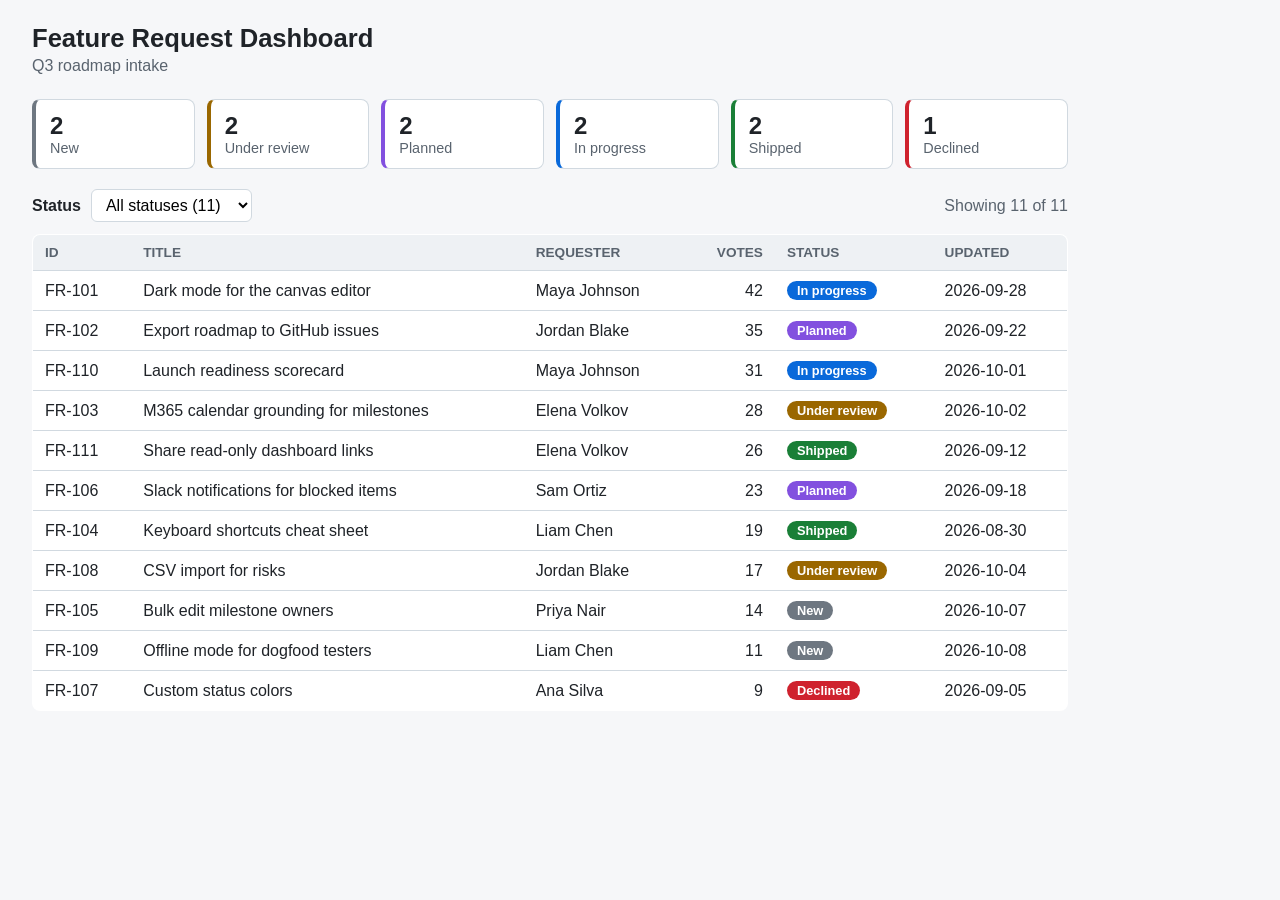
==== index.html @ f6c7e24b "Add static feature request dashboard with status filter Co-authored-by: Copilot App <223556219+Copil" ====
<!DOCTYPE html>
<html lang="en">
<head>
  <meta charset="utf-8">
  <meta name="viewport" content="width=device-width, initial-scale=1">
  <title>Feature Request Dashboard</title>
  <link rel="stylesheet" href="styles.css">
</head>
<body>
  <header>
    <h1>Feature Request Dashboard</h1>
    <p class="subtitle">Q3 roadmap intake</p>
  </header>

  <main>
    <section class="summary" id="summary" aria-label="Requests by status"></section>

    <section class="controls">
      <label for="status-filter">Status</label>
      <select id="status-filter">
        <option value="all">All statuses</option>
      </select>
      <span id="result-count" class="result-count" aria-live="polite"></span>
    </section>

    <table>
      <thead>
        <tr>
          <th scope="col">ID</th>
          <th scope="col">Title</th>
          <th scope="col">Requester</th>
          <th scope="col" class="num">Votes</th>
          <th scope="col">Status</th>
          <th scope="col">Updated</th>
        </tr>
      </thead>
      <tbody id="request-rows"></tbody>
    </table>
    <p id="empty-state" class="empty" hidden>No feature requests match this status.</p>
  </main>

  <script src="data.js"></script>
  <script src="app.js"></script>
</body>
</html>
---- styles.css ----
:root {
  --bg: #f6f7f9;
  --fg: #1f2328;
  --muted: #59636e;
  --border: #d1d9e0;
  --surface: #fff;
  --accent: #0969da;
}

* { box-sizing: border-box; }

body {
  margin: 0;
  font-family: -apple-system, "Segoe UI", Roboto, Helvetica, Arial, sans-serif;
  background: var(--bg);
  color: var(--fg);
}

header { padding: 24px 32px 8px; }
h1 { margin: 0; font-size: 1.6rem; }
.subtitle { margin: 4px 0 0; color: var(--muted); }

main { padding: 16px 32px 32px; max-width: 1100px; }

.summary {
  display: grid;
  grid-template-columns: repeat(auto-fit, minmax(130px, 1fr));
  gap: 12px;
  margin-bottom: 20px;
}

.card {
  display: flex;
  flex-direction: column;
  align-items: flex-start;
  padding: 12px 14px;
  background: var(--surface);
  border: 1px solid var(--border);
  border-left: 4px solid var(--status, var(--border));
  border-radius: 8px;
  cursor: pointer;
  font: inherit;
  color: inherit;
  text-align: left;
}
.card:hover { border-color: var(--accent); }
.card[aria-pressed="true"] { outline: 2px solid var(--accent); }
.card .count { font-size: 1.5rem; font-weight: 600; }
.card .label { color: var(--muted); font-size: 0.9rem; }

.controls {
  display: flex;
  align-items: center;
  gap: 10px;
  margin-bottom: 12px;
}
.controls label { font-weight: 600; }
.controls select {
  padding: 6px 10px;
  border: 1px solid var(--border);
  border-radius: 6px;
  font: inherit;
  background: var(--surface);
}
.result-count { color: var(--muted); margin-left: auto; }

table {
  width: 100%;
  border-collapse: collapse;
  background: var(--surface);
  border: 1px solid var(--border);
  border-radius: 8px;
  overflow: hidden;
}
th, td { padding: 10px 12px; text-align: left; border-bottom: 1px solid var(--border); }
th { background: #eef1f4; font-size: 0.85rem; text-transform: uppercase; color: var(--muted); }
tbody tr:last-child td { border-bottom: none; }
.num { text-align: right; }

.pill {
  display: inline-block;
  padding: 2px 10px;
  border-radius: 999px;
  font-size: 0.8rem;
  font-weight: 600;
  color: #fff;
  background: var(--status, var(--muted));
}

.empty { color: var(--muted); text-align: center; padding: 24px; }

.status-new { --status: #6e7781; }
.status-under-review { --status: #9a6700; }
.status-planned { --status: #8250df; }
.status-in-progress { --status: #0969da; }
.status-shipped { --status: #1a7f37; }
.status-declined { --status: #cf222e; }
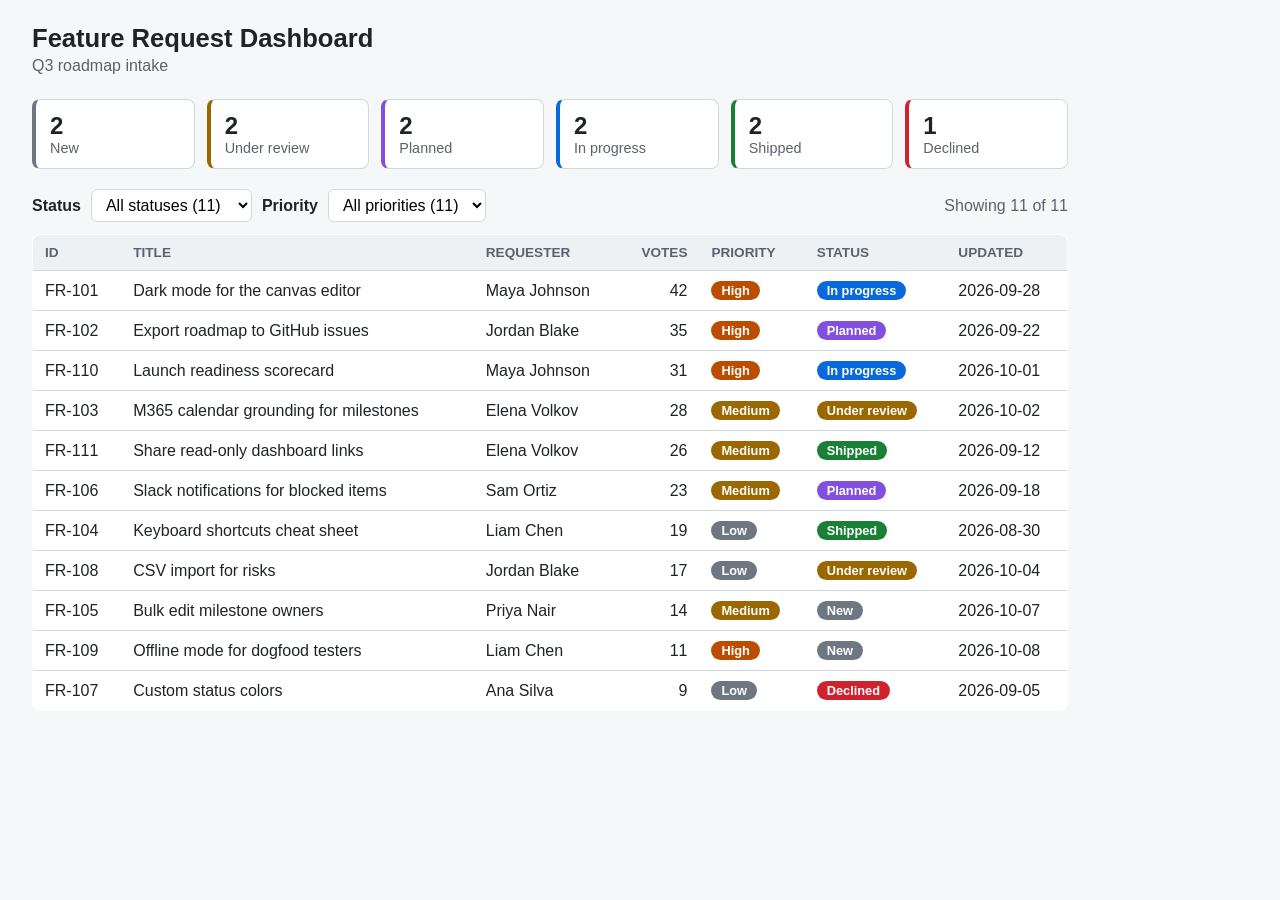
==== commit 1a47a49c: "Add priority filter and preserve it when changing status Co-authored-by: Copilot App <223556219+Copi" ====
--- a/index.html
+++ b/index.html
@@ -17,9 +17,9 @@
 
     <section class="controls">
       <label for="status-filter">Status</label>
-      <select id="status-filter">
-        <option value="all">All statuses</option>
-      </select>
+      <select id="status-filter"></select>
+      <label for="priority-filter">Priority</label>
+      <select id="priority-filter"></select>
       <span id="result-count" class="result-count" aria-live="polite"></span>
     </section>
 
@@ -30,13 +30,14 @@
           <th scope="col">Title</th>
           <th scope="col">Requester</th>
           <th scope="col" class="num">Votes</th>
+          <th scope="col">Priority</th>
           <th scope="col">Status</th>
           <th scope="col">Updated</th>
         </tr>
       </thead>
       <tbody id="request-rows"></tbody>
     </table>
-    <p id="empty-state" class="empty" hidden>No feature requests match this status.</p>
+    <p id="empty-state" class="empty" hidden>No feature requests match these filters.</p>
   </main>
 
   <script src="data.js"></script>
--- a/styles.css
+++ b/styles.css
@@ -95,3 +95,7 @@
 .status-in-progress { --status: #0969da; }
 .status-shipped { --status: #1a7f37; }
 .status-declined { --status: #cf222e; }
+
+.priority-high { --status: #bc4c00; }
+.priority-medium { --status: #9a6700; }
+.priority-low { --status: #6e7781; }
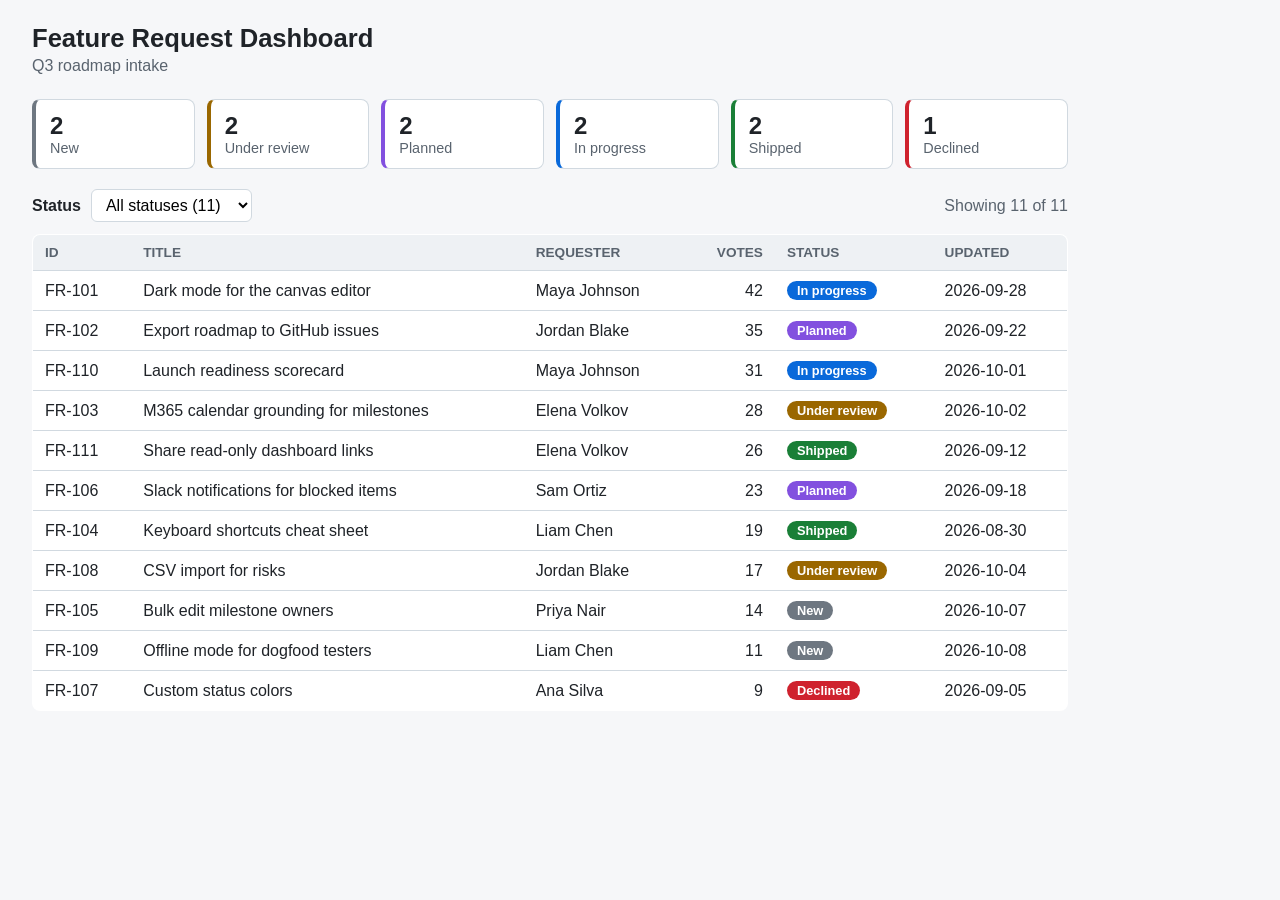
==== commit b785f641: "Add static feature request dashboard Co-authored-by: Copilot App <223556219+Copilot@users.noreply.gi" ====
--- a/index.html
+++ b/index.html
@@ -17,9 +17,9 @@
 
     <section class="controls">
       <label for="status-filter">Status</label>
-      <select id="status-filter"></select>
-      <label for="priority-filter">Priority</label>
-      <select id="priority-filter"></select>
+      <select id="status-filter">
+        <option value="all">All statuses</option>
+      </select>
       <span id="result-count" class="result-count" aria-live="polite"></span>
     </section>
 
@@ -30,14 +30,13 @@
           <th scope="col">Title</th>
           <th scope="col">Requester</th>
           <th scope="col" class="num">Votes</th>
-          <th scope="col">Priority</th>
           <th scope="col">Status</th>
           <th scope="col">Updated</th>
         </tr>
       </thead>
       <tbody id="request-rows"></tbody>
     </table>
-    <p id="empty-state" class="empty" hidden>No feature requests match these filters.</p>
+    <p id="empty-state" class="empty" hidden>No feature requests match this status.</p>
   </main>
 
   <script src="data.js"></script>
--- a/styles.css
+++ b/styles.css
@@ -95,7 +95,3 @@
 .status-in-progress { --status: #0969da; }
 .status-shipped { --status: #1a7f37; }
 .status-declined { --status: #cf222e; }
-
-.priority-high { --status: #bc4c00; }
-.priority-medium { --status: #9a6700; }
-.priority-low { --status: #6e7781; }
